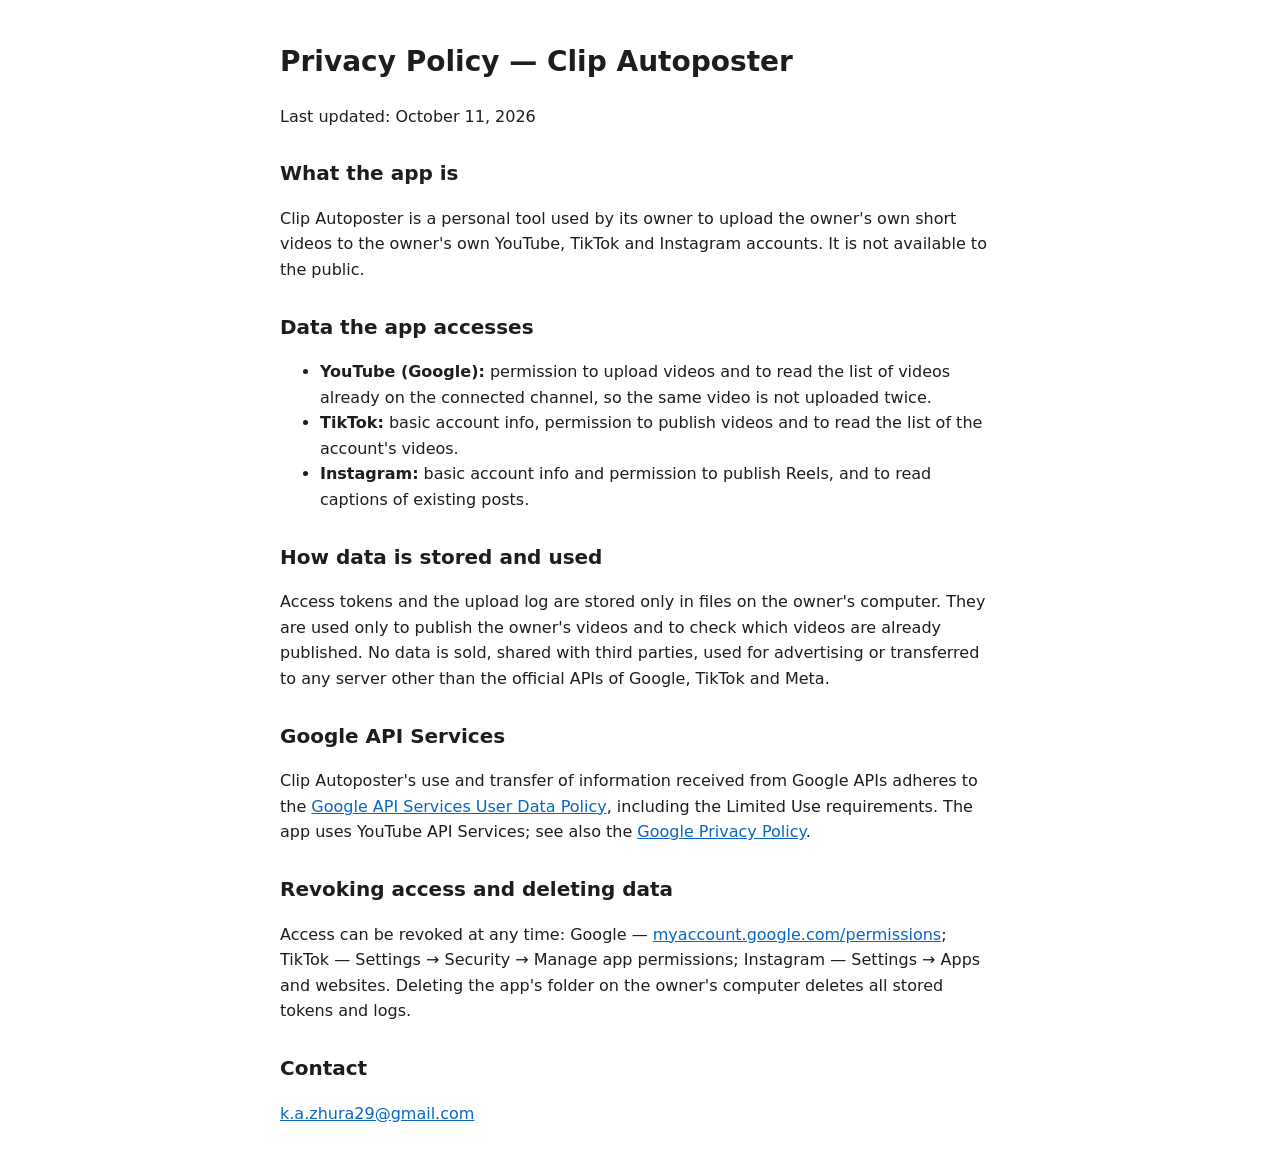
==== privacy.html @ ecee29cc "Add files via upload" ====
<!doctype html>
<html lang="en">
<head>
<meta charset="utf-8">
<meta name="viewport" content="width=device-width, initial-scale=1">
<title>Privacy Policy</title>
<style>
  body { font-family: system-ui, -apple-system, Segoe UI, Roboto, sans-serif; max-width: 720px; margin: 40px auto; padding: 0 16px; line-height: 1.6; color: #1d1d1f; background: #fff; }
  h1 { font-size: 28px; } h2 { font-size: 20px; margin-top: 28px; }
  a { color: #0a66c2; }
</style>
</head>
<body>
<h1>Privacy Policy — Clip Autoposter</h1>
<p>Last updated: October 11, 2026</p>

<h2>What the app is</h2>
<p>Clip Autoposter is a personal tool used by its owner to upload the owner's own short videos to the owner's own
YouTube, TikTok and Instagram accounts. It is not available to the public.</p>

<h2>Data the app accesses</h2>
<ul>
  <li><b>YouTube (Google):</b> permission to upload videos and to read the list of videos already on the connected channel,
    so the same video is not uploaded twice.</li>
  <li><b>TikTok:</b> basic account info, permission to publish videos and to read the list of the account's videos.</li>
  <li><b>Instagram:</b> basic account info and permission to publish Reels, and to read captions of existing posts.</li>
</ul>

<h2>How data is stored and used</h2>
<p>Access tokens and the upload log are stored only in files on the owner's computer. They are used only to publish
the owner's videos and to check which videos are already published. No data is sold, shared with third parties,
used for advertising or transferred to any server other than the official APIs of Google, TikTok and Meta.</p>

<h2>Google API Services</h2>
<p>Clip Autoposter's use and transfer of information received from Google APIs adheres to the
<a href="https://developers.google.com/terms/api-services-user-data-policy">Google API Services User Data Policy</a>,
including the Limited Use requirements. The app uses YouTube API Services; see also the
<a href="https://policies.google.com/privacy">Google Privacy Policy</a>.</p>

<h2>Revoking access and deleting data</h2>
<p>Access can be revoked at any time: Google — <a href="https://myaccount.google.com/permissions">myaccount.google.com/permissions</a>;
TikTok — Settings → Security → Manage app permissions; Instagram — Settings → Apps and websites.
Deleting the app's folder on the owner's computer deletes all stored tokens and logs.</p>

<h2>Contact</h2>
<p><a href="mailto:k.a.zhura29@gmail.com">k.a.zhura29@gmail.com</a></p>
</body>
</html>
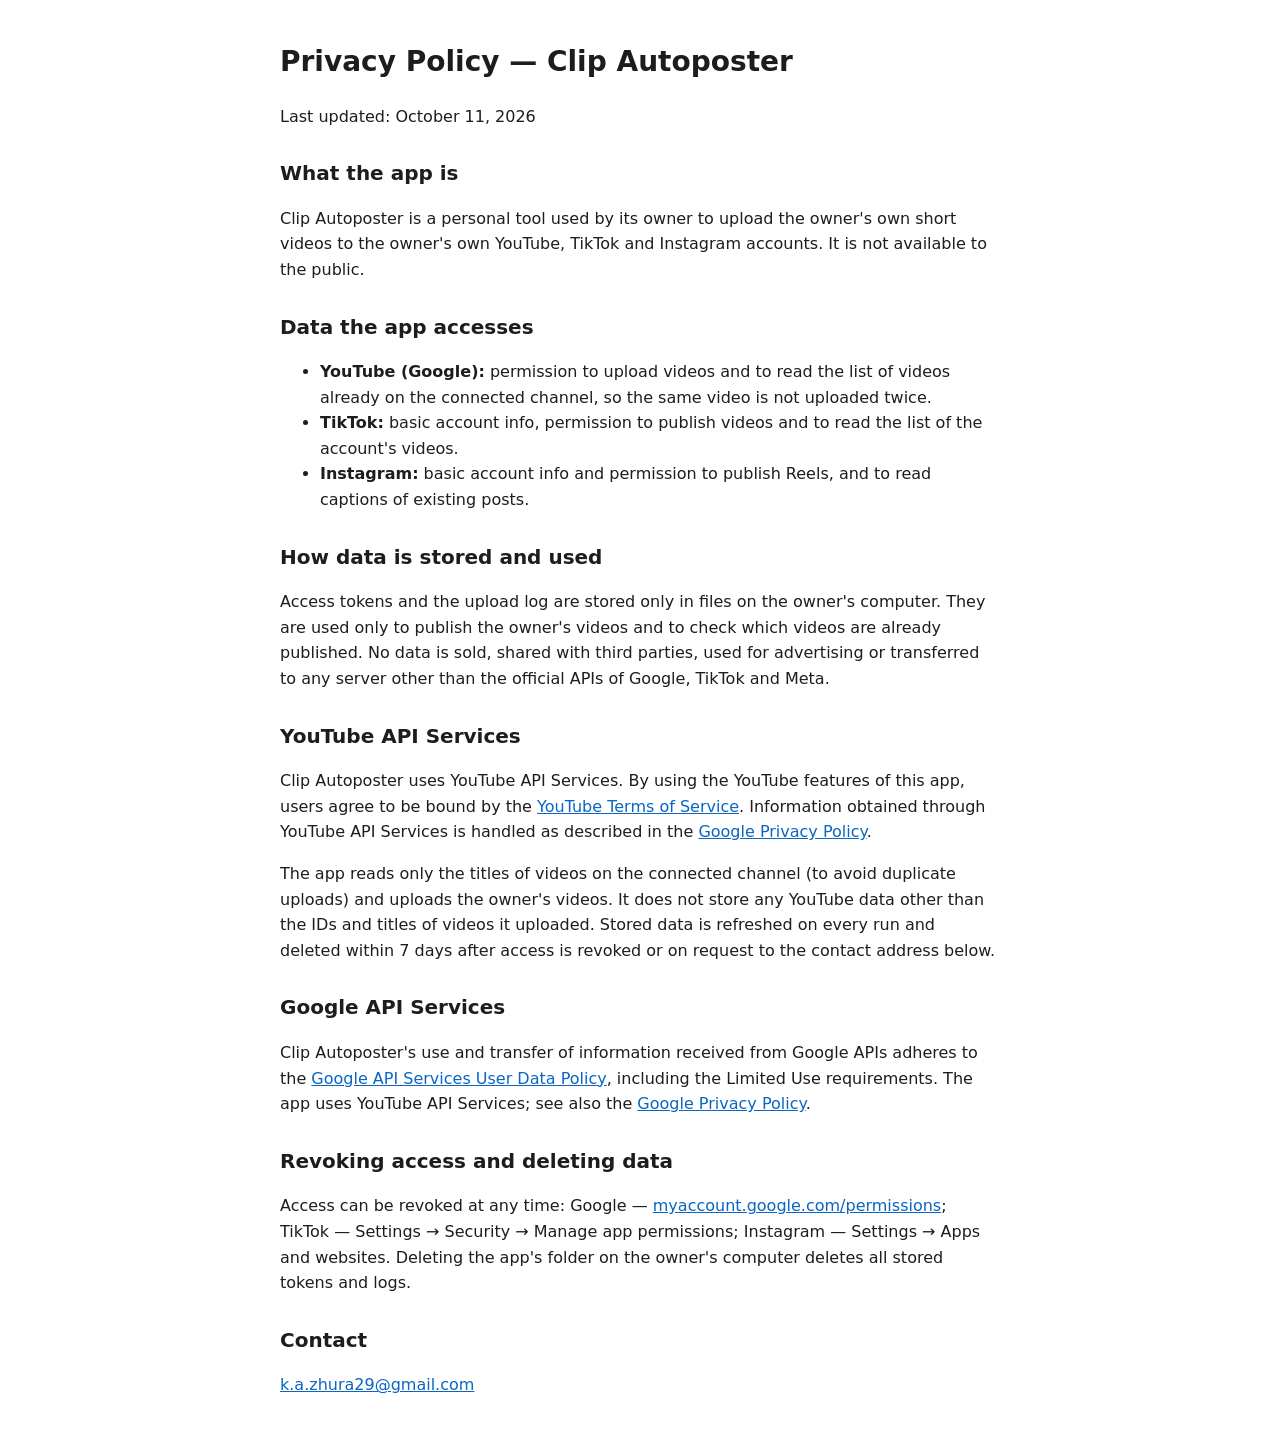
==== commit 5d52d324: "Add files via upload" ====
--- a/privacy.html
+++ b/privacy.html
@@ -31,6 +31,14 @@
 the owner's videos and to check which videos are already published. No data is sold, shared with third parties,
 used for advertising or transferred to any server other than the official APIs of Google, TikTok and Meta.</p>
 
+<h2>YouTube API Services</h2>
+<p>Clip Autoposter uses YouTube API Services. By using the YouTube features of this app, users agree to be bound by the
+<a href="https://www.youtube.com/t/terms">YouTube Terms of Service</a>. Information obtained through YouTube API Services
+is handled as described in the <a href="https://policies.google.com/privacy">Google Privacy Policy</a>.</p>
+<p>The app reads only the titles of videos on the connected channel (to avoid duplicate uploads) and uploads the owner's videos.
+It does not store any YouTube data other than the IDs and titles of videos it uploaded. Stored data is refreshed on every run
+and deleted within 7 days after access is revoked or on request to the contact address below.</p>
+
 <h2>Google API Services</h2>
 <p>Clip Autoposter's use and transfer of information received from Google APIs adheres to the
 <a href="https://developers.google.com/terms/api-services-user-data-policy">Google API Services User Data Policy</a>,
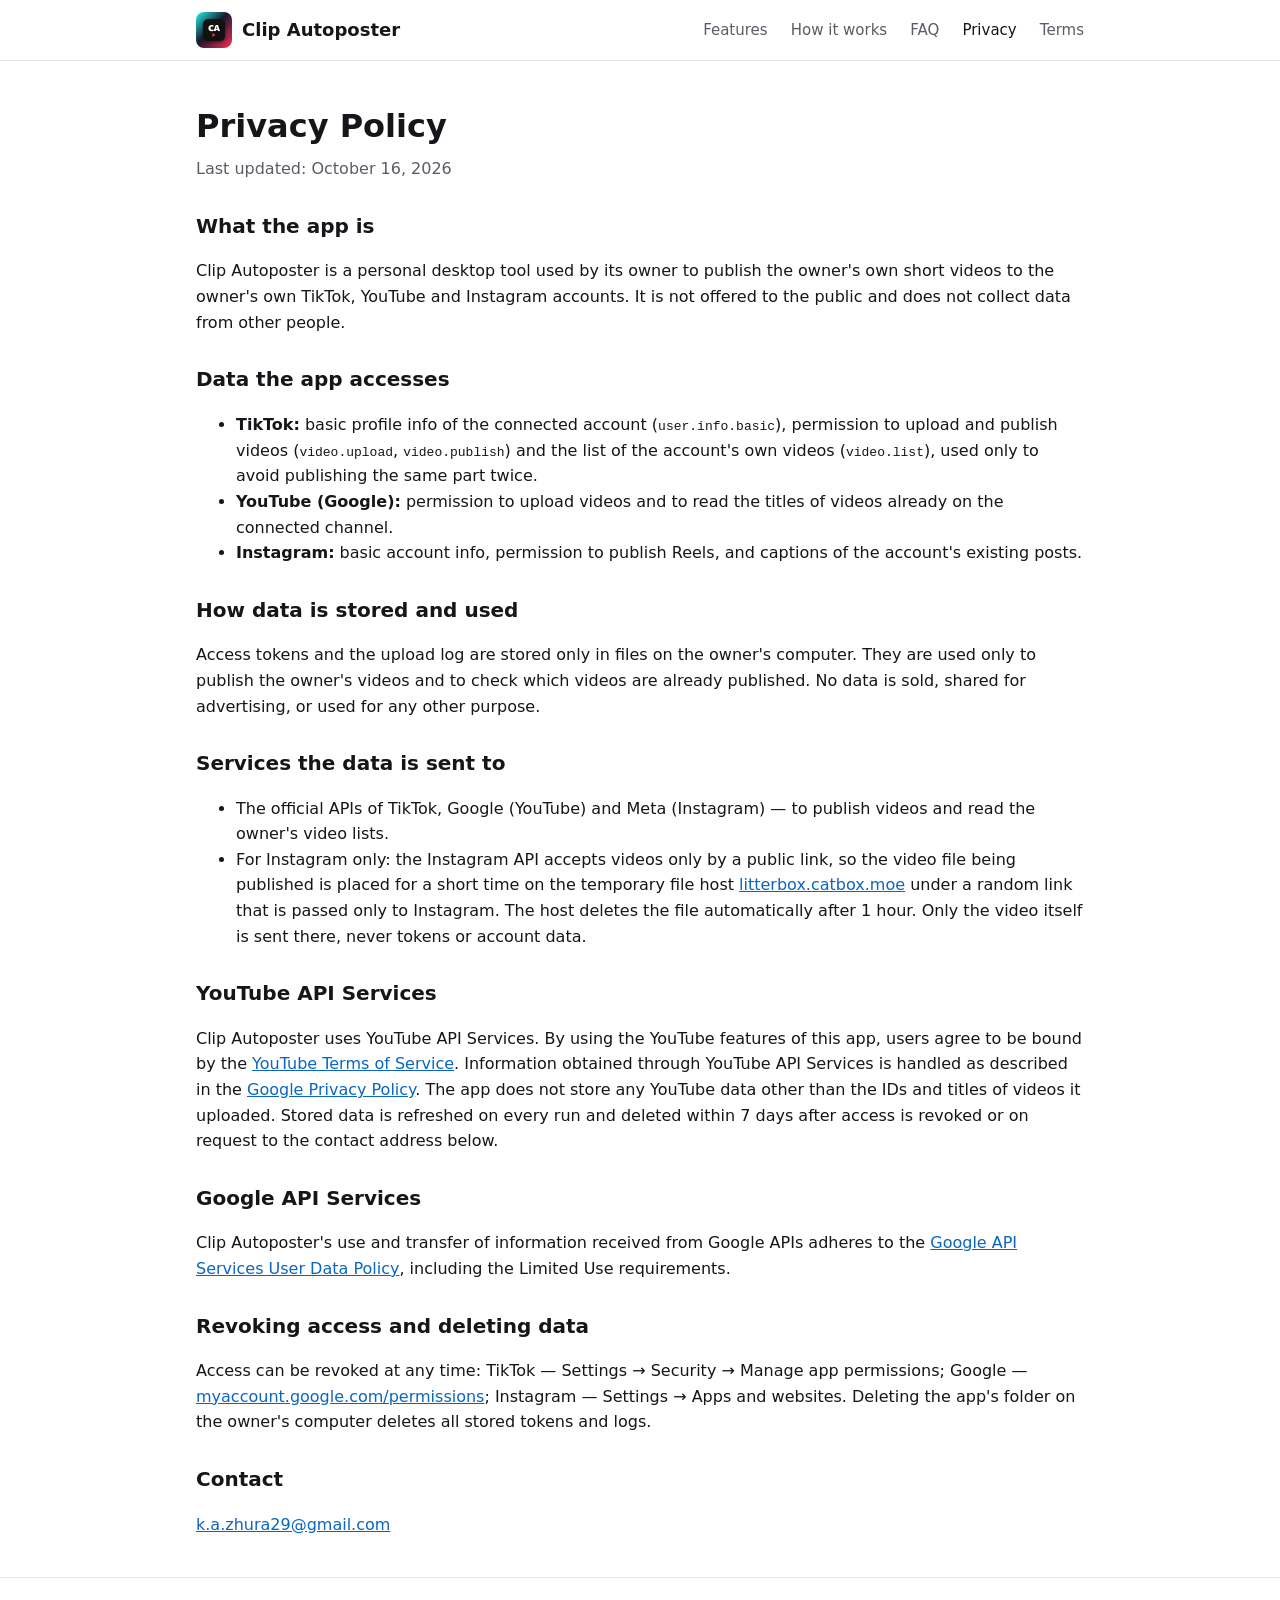
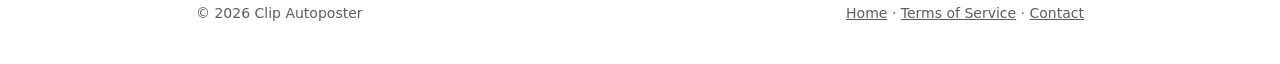
==== commit d96a7821: "Full website: favicon matching app icon, features, how it works, updated privacy and terms" ====
--- a/privacy.html
+++ b/privacy.html
@@ -3,54 +3,79 @@
 <head>
 <meta charset="utf-8">
 <meta name="viewport" content="width=device-width, initial-scale=1">
-<title>Privacy Policy</title>
-<style>
-  body { font-family: system-ui, -apple-system, Segoe UI, Roboto, sans-serif; max-width: 720px; margin: 40px auto; padding: 0 16px; line-height: 1.6; color: #1d1d1f; background: #fff; }
-  h1 { font-size: 28px; } h2 { font-size: 20px; margin-top: 28px; }
-  a { color: #0a66c2; }
-</style>
+<title>Privacy Policy — Clip Autoposter</title>
+<link rel="icon" href="favicon.ico" sizes="48x48">
+<link rel="icon" type="image/png" href="favicon-32.png" sizes="32x32">
+<link rel="apple-touch-icon" href="apple-touch-icon.png">
+<link rel="stylesheet" href="style.css">
 </head>
 <body>
-<h1>Privacy Policy — Clip Autoposter</h1>
-<p>Last updated: October 11, 2026</p>
+<header class="site"><div class="wrap">
+  <a class="brand" href="./"><img src="logo-256.png" alt="Clip Autoposter icon">Clip Autoposter</a>
+  <nav>
+    <a href="./#features">Features</a>
+    <a href="./#how">How it works</a>
+    <a href="./#faq">FAQ</a>
+    <a href="privacy.html" class="active">Privacy</a>
+    <a href="terms.html">Terms</a>
+  </nav>
+</div></header>
+
+<main class="wrap doc">
+<h1>Privacy Policy</h1>
+<p class="updated">Last updated: October 16, 2026</p>
 
 <h2>What the app is</h2>
-<p>Clip Autoposter is a personal tool used by its owner to upload the owner's own short videos to the owner's own
-YouTube, TikTok and Instagram accounts. It is not available to the public.</p>
+<p>Clip Autoposter is a personal desktop tool used by its owner to publish the owner's own short videos to the owner's own
+TikTok, YouTube and Instagram accounts. It is not offered to the public and does not collect data from other people.</p>
 
 <h2>Data the app accesses</h2>
 <ul>
-  <li><b>YouTube (Google):</b> permission to upload videos and to read the list of videos already on the connected channel,
-    so the same video is not uploaded twice.</li>
-  <li><b>TikTok:</b> basic account info, permission to publish videos and to read the list of the account's videos.</li>
-  <li><b>Instagram:</b> basic account info and permission to publish Reels, and to read captions of existing posts.</li>
+  <li><b>TikTok:</b> basic profile info of the connected account (<code>user.info.basic</code>), permission to upload and publish
+    videos (<code>video.upload</code>, <code>video.publish</code>) and the list of the account's own videos (<code>video.list</code>),
+    used only to avoid publishing the same part twice.</li>
+  <li><b>YouTube (Google):</b> permission to upload videos and to read the titles of videos already on the connected channel.</li>
+  <li><b>Instagram:</b> basic account info, permission to publish Reels, and captions of the account's existing posts.</li>
 </ul>
 
 <h2>How data is stored and used</h2>
 <p>Access tokens and the upload log are stored only in files on the owner's computer. They are used only to publish
-the owner's videos and to check which videos are already published. No data is sold, shared with third parties,
-used for advertising or transferred to any server other than the official APIs of Google, TikTok and Meta.</p>
+the owner's videos and to check which videos are already published. No data is sold, shared for advertising,
+or used for any other purpose.</p>
+
+<h2>Services the data is sent to</h2>
+<ul>
+  <li>The official APIs of TikTok, Google (YouTube) and Meta (Instagram) — to publish videos and read the owner's video lists.</li>
+  <li>For Instagram only: the Instagram API accepts videos only by a public link, so the video file being published is placed for a
+    short time on the temporary file host <a href="https://litterbox.catbox.moe">litterbox.catbox.moe</a> under a random link
+    that is passed only to Instagram. The host deletes the file automatically after 1 hour. Only the video itself is sent there,
+    never tokens or account data.</li>
+</ul>
 
 <h2>YouTube API Services</h2>
 <p>Clip Autoposter uses YouTube API Services. By using the YouTube features of this app, users agree to be bound by the
 <a href="https://www.youtube.com/t/terms">YouTube Terms of Service</a>. Information obtained through YouTube API Services
-is handled as described in the <a href="https://policies.google.com/privacy">Google Privacy Policy</a>.</p>
-<p>The app reads only the titles of videos on the connected channel (to avoid duplicate uploads) and uploads the owner's videos.
-It does not store any YouTube data other than the IDs and titles of videos it uploaded. Stored data is refreshed on every run
+is handled as described in the <a href="https://policies.google.com/privacy">Google Privacy Policy</a>.
+The app does not store any YouTube data other than the IDs and titles of videos it uploaded. Stored data is refreshed on every run
 and deleted within 7 days after access is revoked or on request to the contact address below.</p>
 
 <h2>Google API Services</h2>
 <p>Clip Autoposter's use and transfer of information received from Google APIs adheres to the
 <a href="https://developers.google.com/terms/api-services-user-data-policy">Google API Services User Data Policy</a>,
-including the Limited Use requirements. The app uses YouTube API Services; see also the
-<a href="https://policies.google.com/privacy">Google Privacy Policy</a>.</p>
+including the Limited Use requirements.</p>
 
 <h2>Revoking access and deleting data</h2>
-<p>Access can be revoked at any time: Google — <a href="https://myaccount.google.com/permissions">myaccount.google.com/permissions</a>;
-TikTok — Settings → Security → Manage app permissions; Instagram — Settings → Apps and websites.
-Deleting the app's folder on the owner's computer deletes all stored tokens and logs.</p>
+<p>Access can be revoked at any time: TikTok — Settings → Security → Manage app permissions;
+Google — <a href="https://myaccount.google.com/permissions">myaccount.google.com/permissions</a>;
+Instagram — Settings → Apps and websites. Deleting the app's folder on the owner's computer deletes all stored tokens and logs.</p>
 
 <h2>Contact</h2>
 <p><a href="mailto:k.a.zhura29@gmail.com">k.a.zhura29@gmail.com</a></p>
+</main>
+
+<footer class="site"><div class="wrap">
+  <span>© 2026 Clip Autoposter</span>
+  <span><a href="./">Home</a> · <a href="terms.html">Terms of Service</a> · <a href="mailto:k.a.zhura29@gmail.com">Contact</a></span>
+</div></footer>
 </body>
 </html>
--- a/style.css
+++ b/style.css
@@ -0,0 +1,59 @@
+:root {
+  --bg: #ffffff;
+  --text: #16161a;
+  --muted: #5c5c66;
+  --line: #e6e6eb;
+  --card: #f6f6f9;
+  --accent: #fe2c55;
+  --accent2: #25f4ee;
+  --link: #0a66c2;
+}
+@media (prefers-color-scheme: dark) {
+  :root { --bg: #111114; --text: #ececf1; --muted: #a0a0ab; --line: #2a2a31; --card: #1a1a1f; --link: #6cb4ff; }
+}
+* { box-sizing: border-box; }
+body { margin: 0; font-family: system-ui, -apple-system, "Segoe UI", Roboto, sans-serif; line-height: 1.6; color: var(--text); background: var(--bg); }
+a { color: var(--link); }
+.wrap { max-width: 920px; margin: 0 auto; padding: 0 16px; }
+
+header.site { border-bottom: 1px solid var(--line); }
+header.site .wrap { display: flex; align-items: center; justify-content: space-between; gap: 16px; padding-top: 12px; padding-bottom: 12px; flex-wrap: wrap; }
+.brand { display: flex; align-items: center; gap: 10px; color: var(--text); text-decoration: none; font-weight: 700; font-size: 18px; }
+.brand img { width: 36px; height: 36px; border-radius: 8px; }
+nav a { color: var(--muted); text-decoration: none; margin-left: 18px; font-size: 15px; }
+nav a:first-child { margin-left: 0; }
+nav a:hover, nav a.active { color: var(--text); }
+
+.hero { padding: 56px 0 40px; display: flex; gap: 32px; align-items: center; flex-wrap: wrap; }
+.hero img { width: 128px; height: 128px; border-radius: 28px; box-shadow: 0 10px 30px rgba(0,0,0,.18); }
+.hero h1 { font-size: 40px; line-height: 1.15; margin: 0 0 12px; }
+.hero p { font-size: 18px; color: var(--muted); margin: 0; max-width: 560px; }
+.hero > div { flex: 1 1 320px; }
+
+section { padding: 28px 0; border-top: 1px solid var(--line); }
+section h2 { font-size: 26px; margin: 0 0 16px; }
+.grid { display: grid; grid-template-columns: repeat(auto-fit, minmax(240px, 1fr)); gap: 16px; }
+.card { background: var(--card); border: 1px solid var(--line); border-radius: 12px; padding: 18px; }
+.card h3 { margin: 0 0 6px; font-size: 17px; }
+.card p { margin: 0; color: var(--muted); font-size: 15px; }
+ol.steps { padding-left: 22px; }
+ol.steps li { margin-bottom: 10px; }
+table { width: 100%; border-collapse: collapse; font-size: 15px; }
+th, td { text-align: left; padding: 10px 8px; border-bottom: 1px solid var(--line); vertical-align: top; }
+th { color: var(--muted); font-weight: 600; }
+details { border: 1px solid var(--line); border-radius: 10px; padding: 12px 16px; margin-bottom: 10px; background: var(--card); }
+summary { cursor: pointer; font-weight: 600; }
+.doc h1 { font-size: 32px; margin: 40px 0 4px; }
+.doc h2 { font-size: 20px; margin-top: 28px; }
+.doc .updated { color: var(--muted); margin-top: 0; }
+
+footer.site { border-top: 1px solid var(--line); margin-top: 40px; padding: 24px 0 40px; color: var(--muted); font-size: 14px; }
+footer.site .wrap { display: flex; justify-content: space-between; gap: 16px; flex-wrap: wrap; }
+footer.site a { color: var(--muted); }
+
+@media (max-width: 560px) {
+  .hero { padding-top: 32px; }
+  .hero h1 { font-size: 30px; }
+  .hero img { width: 88px; height: 88px; border-radius: 20px; }
+  nav a { margin-left: 12px; }
+}
